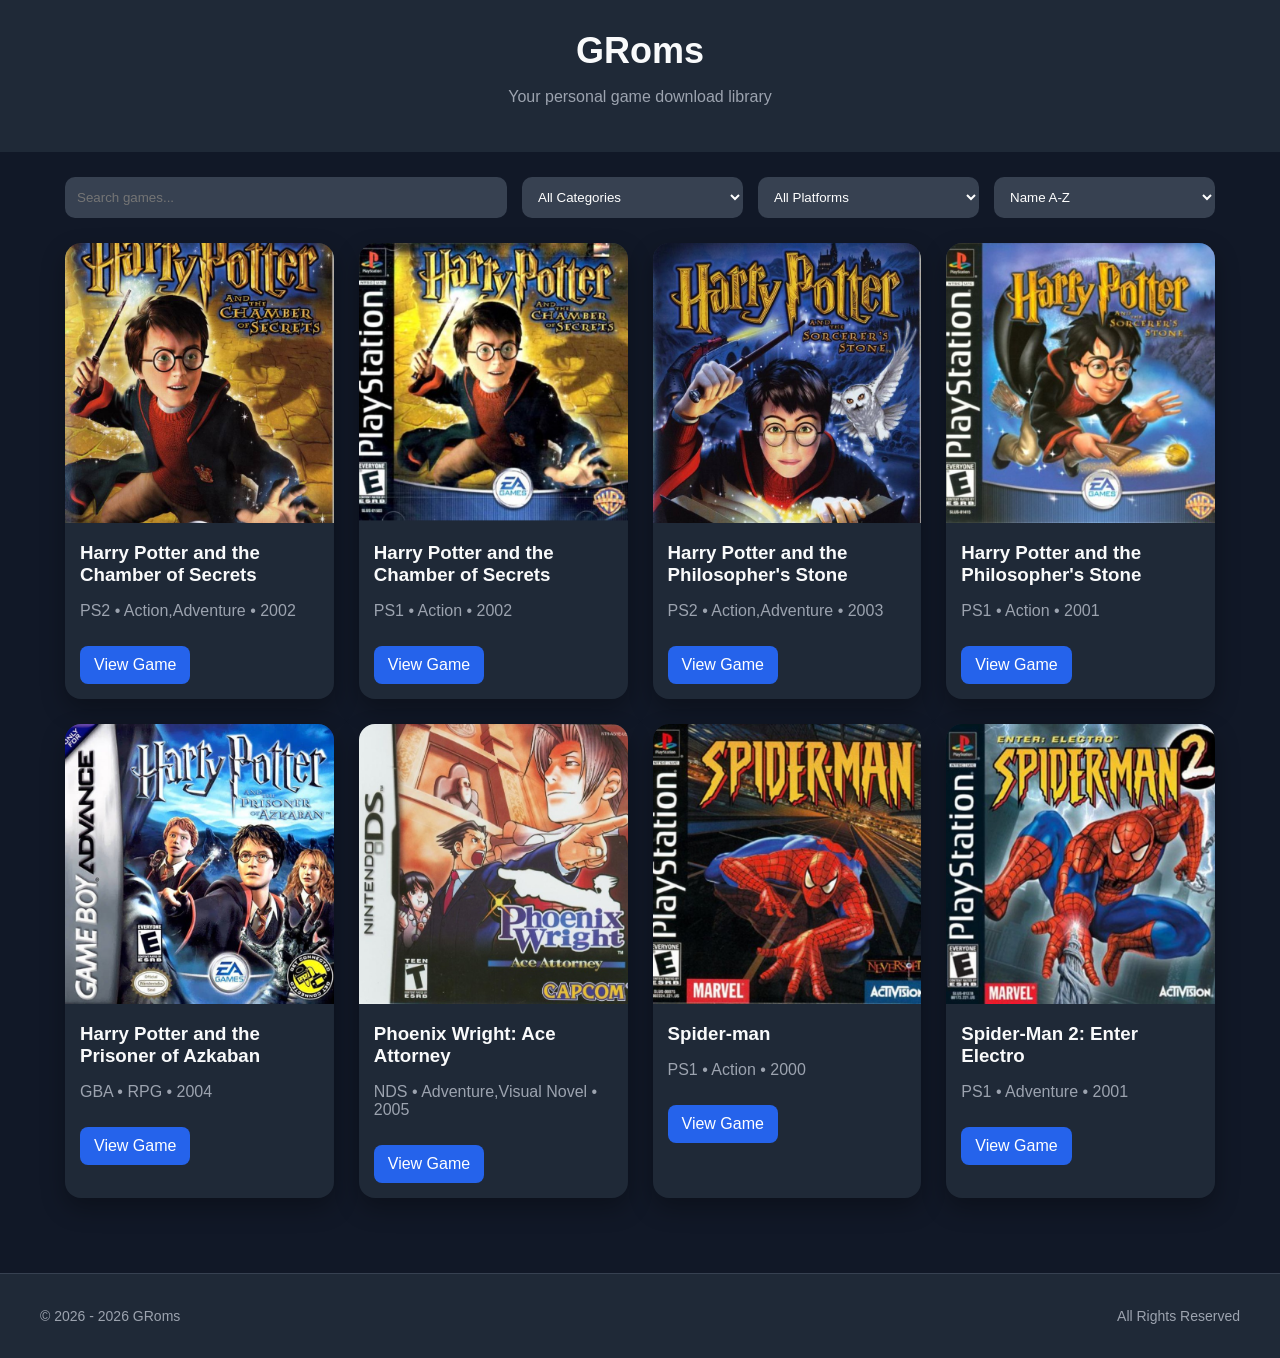
==== index.html @ 56999900 "Add files via upload" ====
<!DOCTYPE html>
<html lang="en">
<head>
  <meta charset="UTF-8" />
  <meta name="viewport" content="width=device-width, initial-scale=1.0" />
  <link rel="icon" type="image/png" href="favicon.png">
  <title>GRoms - Your personal game download library</title>
  <link rel="stylesheet" href="css/style.css" />
</head>
<body>

<header class="header">
  <h1>GRoms</h1>
  <p>Your personal game download library</p>
</header>

<main class="container">

  <div class="filters">
    <input id="searchInput" type="text" placeholder="Search games..." />

    <select id="categoryFilter">
      <option value="">All Categories</option>
    </select>

    <select id="platformFilter">
      <option value="">All Platforms</option>
    </select>

    <select id="sortSelect">
      <option value="az">Name A-Z</option>
      <option value="za">Name Z-A</option>
      <option value="newest">Newest</option>
      <option value="oldest">Oldest</option>
    </select>
  </div>

  <div id="gamesGrid" class="games-grid"></div>

</main>

<footer class="footer">
  <div class="footer-content">
    <p>© 2026 - <span id="year"></span> GRoms</p>
    <p>All Rights Reserved</p>
  </div>
</footer>

<script src="js/app.js"></script>
<script>
    const year = document.getElementById("year");
            if (year) {
                year.textContent = new Date().getFullYear();
            }
</script>
</body>
</html>
---- css/style.css ----
* {
  box-sizing: border-box;
}

body {
  margin: 0;
  font-family: Arial, sans-serif;
  background: #111827;
  color: #f9fafb;
}

.header {
  text-align: center;
  padding: 30px 15px;
  background: #1f2937;
}

.header h1 {
  margin: 0;
  font-size: 36px;
}

.header p {
  color: #9ca3af;
}

.back-link {
  color: #60a5fa;
  text-decoration: none;
}

.container {
  max-width: 1200px;
  margin: auto;
  padding: 25px;
}

.filters {
  display: grid;
  grid-template-columns: 2fr 1fr 1fr 1fr;
  gap: 15px;
  margin-bottom: 25px;
}

input,
select {
  padding: 12px;
  border: none;
  border-radius: 10px;
  background: #374151;
  color: white;
}

.games-grid {
  display: grid;
  grid-template-columns: repeat(auto-fill, minmax(220px, 1fr));
  gap: 25px;
}

.game-card {
  background: #1f2937;
  border-radius: 16px;
  overflow: hidden;
  box-shadow: 0 10px 25px rgba(0,0,0,0.3);
  transition: 0.2s;
}

.game-card:hover {
  transform: translateY(-5px);
}

.game-card img {
  width: 100%;
  height: 280px;
  object-fit: cover;
}

.game-card-content {
  padding: 15px;
}

.game-card h3 {
  margin: 0 0 8px;
}

.game-card p {
  color: #9ca3af;
}

.btn {
  display: inline-block;
  margin-top: 10px;
  padding: 10px 14px;
  background: #2563eb;
  color: white;
  border-radius: 8px;
  text-decoration: none;
}

.game-detail {
  background: #1f2937;
  padding: 25px;
  border-radius: 18px;
}

.cover {
  width: 100%;
  max-width: 350px;
  border-radius: 16px;
}

.info {
  color: #d1d5db;
}

.gallery {
  display: flex;
  gap: 15px;
  flex-wrap: wrap;
  margin-top: 20px;
}

.gallery img {
  width: 180px;
  height: 110px;
  object-fit: cover;
  border-radius: 10px;
}

.trailer {
  margin-top: 25px;
  width: 100%;
  height: 400px;
  border: none;
  border-radius: 16px;
}

.download-box {
  margin-top: 25px;
  padding: 20px;
  background: #111827;
  border-radius: 14px;
}

@media (max-width: 768px) {
  .filters {
    grid-template-columns: 1fr;
  }

  .trailer {
    height: 250px;
  }
}

.game-layout {
  display: flex;
  gap: 40px;
  align-items: flex-start;
}

.left-side {
  width: 350px;
  flex-shrink: 0;
}

.right-side {
  flex: 1;
}

.info-box {
  background: #111827;
  padding: 18px;
  border-radius: 12px;
  margin-bottom: 20px;
}

.description {
  margin-bottom: 25px;
}

.gallery-section {
  margin-top: 30px;
}

.trailer-section {
  margin-top: 35px;
}

.gallery {
  display: flex;
  gap: 15px;
  flex-wrap: wrap;
}

.gallery img {
  width: 180px;
  height: 110px;
  object-fit: cover;
  border-radius: 10px;
}

.download-box {
  background: #111827;
  padding: 20px;
  border-radius: 12px;
  margin-top: 20px;
}

.download-box select {
  margin-right: 10px;
}

@media (max-width: 900px) {
  .game-layout {
    flex-direction: column;
  }

  .left-side {
    width: 100%;
  }

  .cover {
    width: 100%;
    max-width: 350px;
  }
}

.footer {
  margin-top: 50px;
  padding: 20px;
  background: #1f2937;
  border-top: 1px solid #374151;
}

.footer-content {
  max-width: 1200px;
  margin: auto;

  display: flex;
  justify-content: space-between;
  align-items: center;

  color: #9ca3af;
  font-size: 14px;
}

.recommended-section {
  margin-top: 60px;
}

.recommended-section h2 {
  margin-bottom: 25px;
}
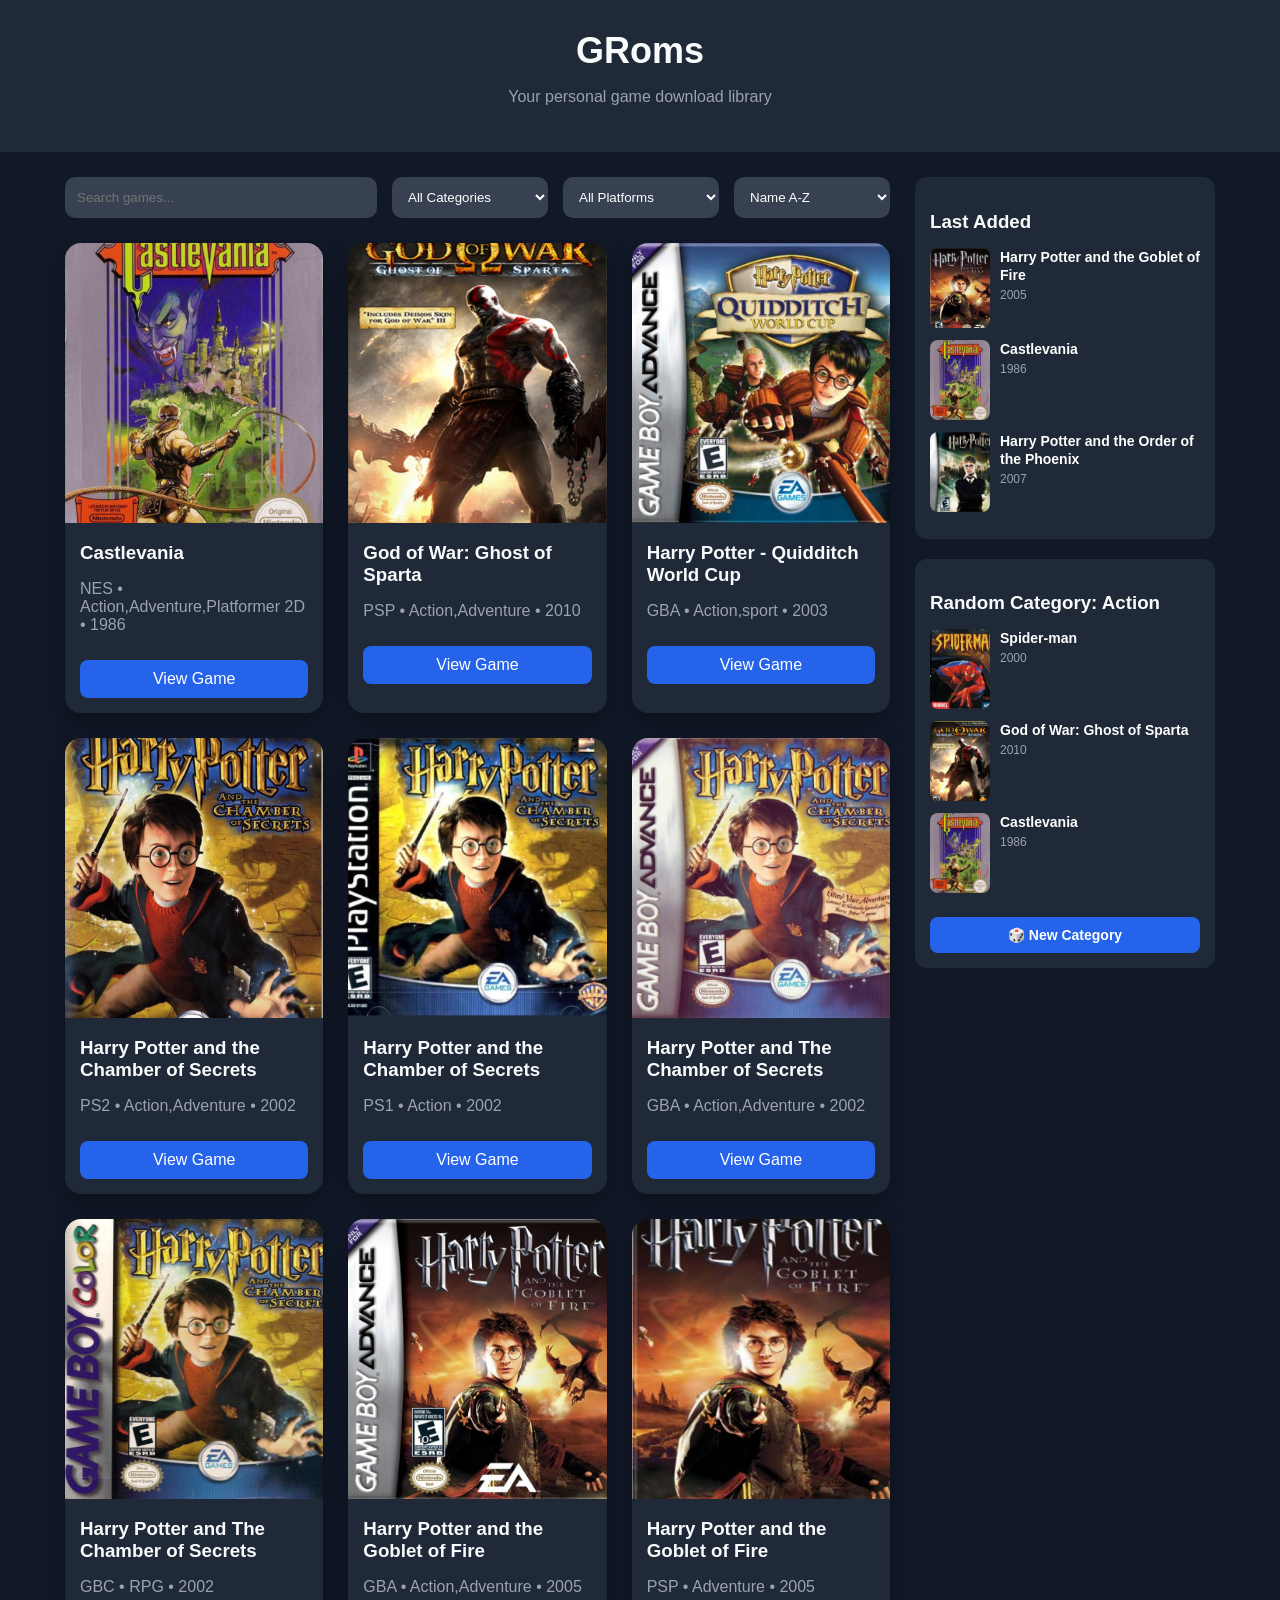
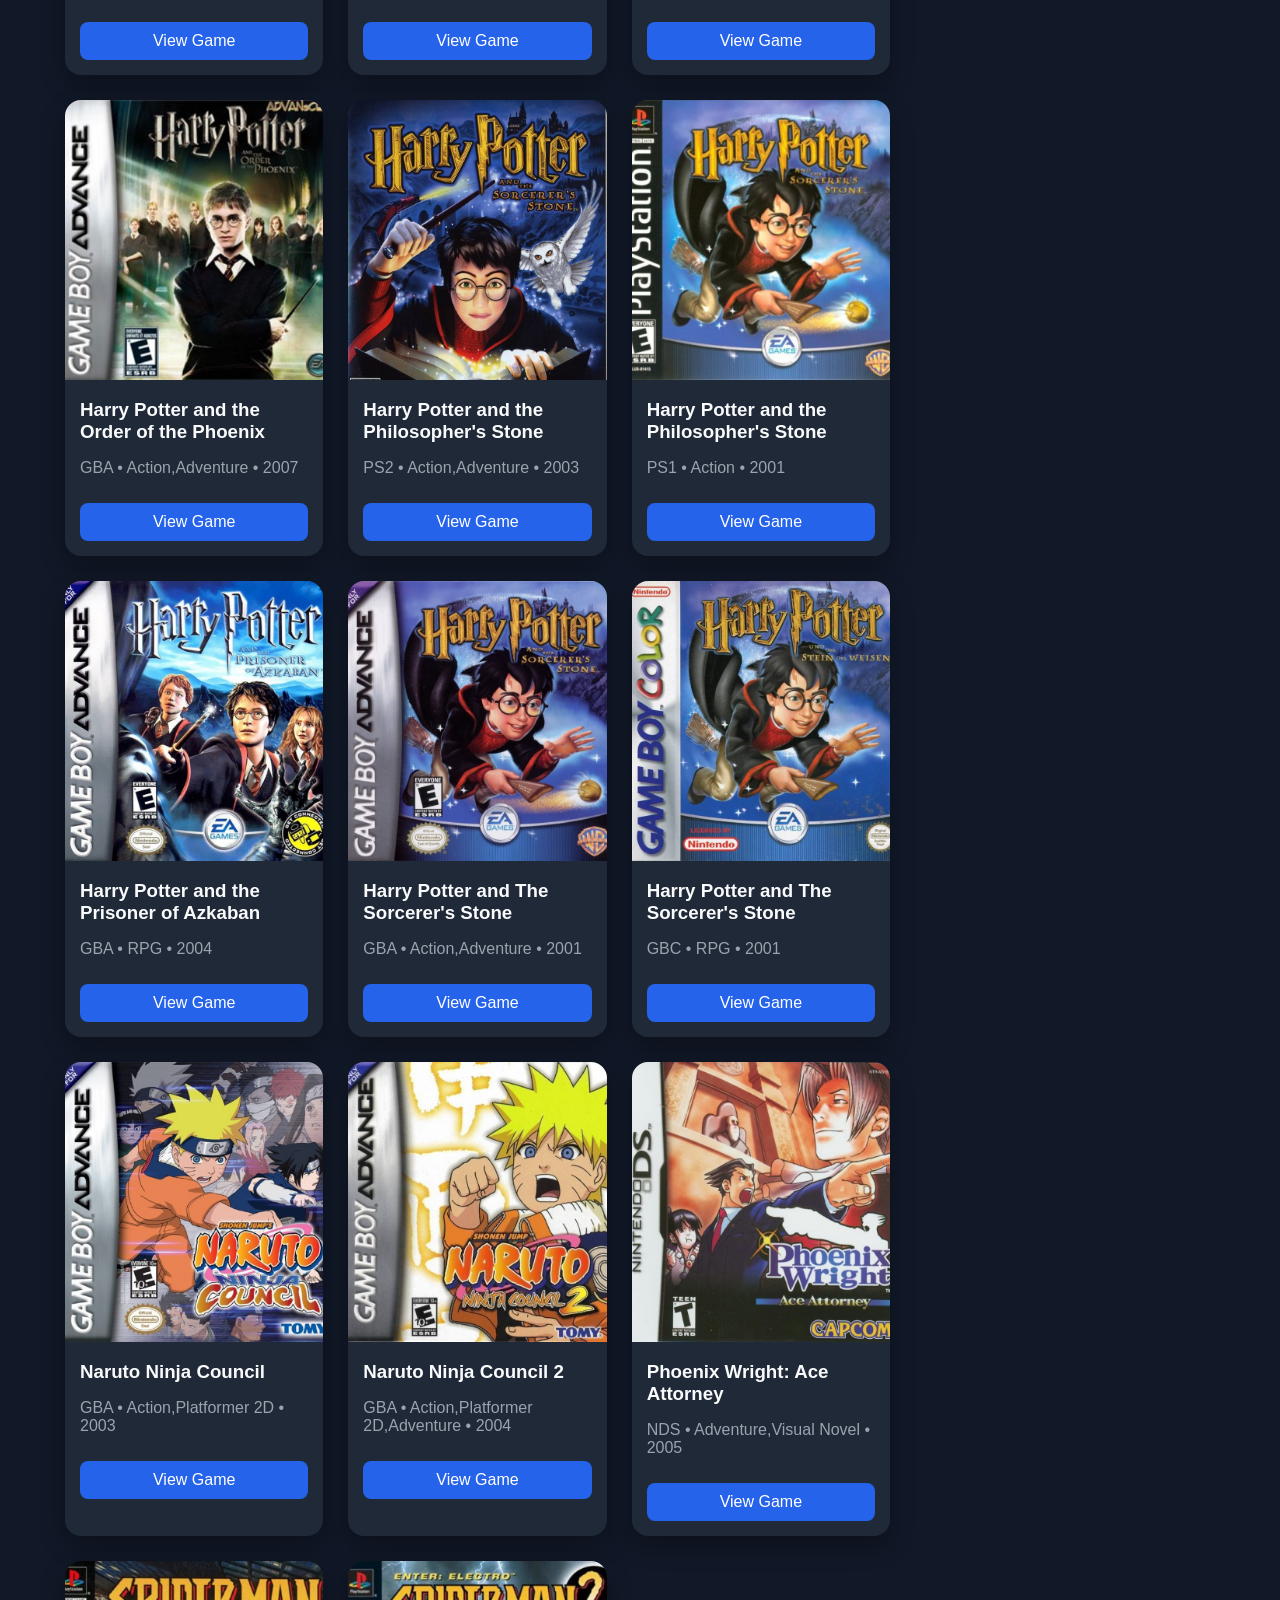
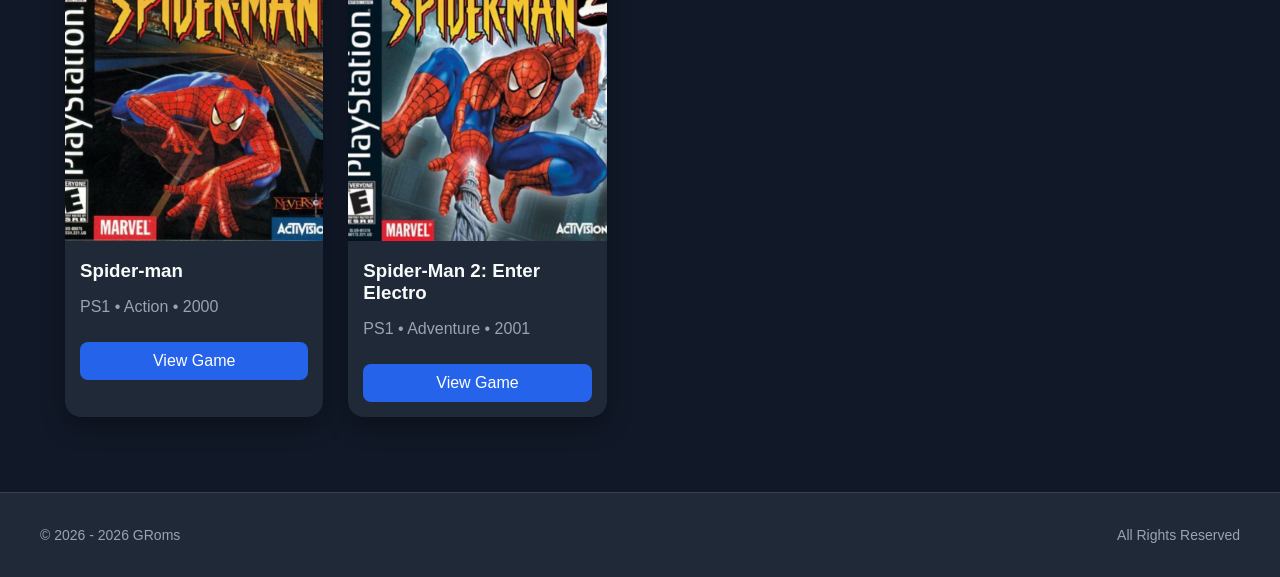
==== commit f4965bf2: "new functions" ====
--- a/index.html
+++ b/index.html
@@ -14,28 +14,53 @@
   <p>Your personal game download library</p>
 </header>
 
-<main class="container">
+<main class="container layout">
 
-  <div class="filters">
-    <input id="searchInput" type="text" placeholder="Search games..." />
+  <section class="main-content">
 
-    <select id="categoryFilter">
-      <option value="">All Categories</option>
-    </select>
+    <div class="filters">
+      <input id="searchInput" type="text" placeholder="Search games..." />
 
-    <select id="platformFilter">
-      <option value="">All Platforms</option>
-    </select>
+      <select id="categoryFilter">
+        <option value="">All Categories</option>
+      </select>
 
-    <select id="sortSelect">
-      <option value="az">Name A-Z</option>
-      <option value="za">Name Z-A</option>
-      <option value="newest">Newest</option>
-      <option value="oldest">Oldest</option>
-    </select>
-  </div>
+      <select id="platformFilter">
+        <option value="">All Platforms</option>
+      </select>
 
-  <div id="gamesGrid" class="games-grid"></div>
+      <select id="sortSelect">
+        <option value="az">Name A-Z</option>
+        <option value="za">Name Z-A</option>
+        <option value="newest">Newest</option>
+        <option value="oldest">Oldest</option>
+      </select>
+    </div>
+
+    <div id="gamesGrid" class="games-grid"></div>
+
+  </section>
+
+  <aside class="sidebar">
+
+    <div class="widget">
+      <h3>Last Added</h3>
+
+      <div id="lastAddedGames"></div>
+    </div>
+
+    <div class="widget">
+      <h3 id="randomCategoryTitle">
+        Random Category
+      </h3>
+
+      <div id="randomCategoryGames"></div>
+      <button id="newCategoryBtn" class="btn">
+        🎲 New Category
+      </button>
+    </div>
+
+  </aside>
 
 </main>
 
--- a/css/style.css
+++ b/css/style.css
@@ -95,6 +95,8 @@
   color: white;
   border-radius: 8px;
   text-decoration: none;
+  width: 100%;
+  text-align: center;
 }
 
 .game-detail {
@@ -130,7 +132,7 @@
 .trailer {
   margin-top: 25px;
   width: 100%;
-  height: 400px;
+  height: 550px;
   border: none;
   border-radius: 16px;
 }
@@ -179,11 +181,13 @@
 }
 
 .gallery-section {
-  margin-top: 30px;
+  margin-top: 5px;
+  padding: 20px;
 }
 
 .trailer-section {
-  margin-top: 35px;
+  margin-top: 5px;
+  padding: 20px;
 }
 
 .gallery {
@@ -193,17 +197,22 @@
 }
 
 .gallery img {
-  width: 180px;
-  height: 110px;
+  width: 250px;
+  height: 150px;
   object-fit: cover;
   border-radius: 10px;
+}
+
+.download-info{
+  display: flex;
+  gap: 15px;
 }
 
 .download-box {
   background: #111827;
   padding: 20px;
   border-radius: 12px;
-  margin-top: 20px;
+  margin-top: 5px;
 }
 
 .download-box select {
@@ -250,4 +259,170 @@
 
 .recommended-section h2 {
   margin-bottom: 25px;
+}
+
+.lightbox {
+  position: fixed;
+  inset: 0;
+
+  background: rgba(0,0,0,0.92);
+
+  display: none;
+
+  justify-content: center;
+  align-items: center;
+
+  z-index: 9999;
+}
+
+.lightbox-image {
+  max-width: 90%;
+  max-height: 90%;
+
+  border-radius: 14px;
+
+  box-shadow: 0 0 30px rgba(0,0,0,0.5);
+}
+
+#closeLightbox {
+  position: absolute;
+
+  top: 25px;
+  right: 35px;
+
+  color: white;
+
+  font-size: 50px;
+
+  cursor: pointer;
+}
+
+.gallery img {
+  cursor: pointer;
+
+  transition: 0.2s;
+}
+
+.gallery img:hover {
+  transform: scale(1.05);
+}
+
+.lightbox-btn {
+  position: absolute;
+
+  top: 50%;
+  transform: translateY(-50%);
+
+  background: rgba(255,255,255,0.1);
+
+  border: none;
+
+  color: white;
+
+  font-size: 40px;
+
+  width: 60px;
+  height: 60px;
+
+  border-radius: 50%;
+
+  cursor: pointer;
+
+  transition: 0.2s;
+}
+
+.lightbox-btn:hover {
+  background: rgba(255,255,255,0.2);
+}
+
+.prev-btn {
+  left: 30px;
+}
+
+.next-btn {
+  right: 30px;
+}
+
+.layout {
+  display: grid;
+  grid-template-columns: 1fr 300px;
+  gap: 25px;
+}
+
+.main-content {
+  min-width: 0;
+}
+
+.sidebar {
+  position: sticky;
+  top: 20px;
+  height: fit-content;
+}
+
+.widget {
+  background: #1f2937;
+  border-radius: 12px;
+  padding: 15px;
+  margin-bottom: 20px;
+}
+
+.widget h3 {
+  margin-bottom: 15px;
+}
+
+.sidebar-game {
+  display: flex;
+  gap: 10px;
+  margin-bottom: 12px;
+}
+
+.sidebar-game img {
+  width: 60px;
+  height: 80px;
+  object-fit: cover;
+  border-radius: 8px;
+}
+
+.sidebar-game-info {
+  flex: 1;
+}
+
+.sidebar-game-info a {
+  color: #fff;
+  text-decoration: none;
+  font-size: 14px;
+  font-weight: 600;
+}
+
+.sidebar-game-info p {
+  color: #9ca3af;
+  font-size: 12px;
+  margin-top: 4px;
+}
+
+.btn#newCategoryBtn {
+    width: 100%;
+    margin-top: 12px;
+    padding: 10px 15px;
+
+    background: #2563eb;
+    color: white;
+
+    border: none;
+    border-radius: 8px;
+
+    font-size: 14px;
+    font-weight: 600;
+
+    cursor: pointer;
+
+    transition: 0.2s ease;
+}
+
+.btn#newCategoryBtn:hover {
+    background: #1d4ed8;
+}
+
+.btn#newCategoryBtn:active {
+    transform: scale(0.98);
 }
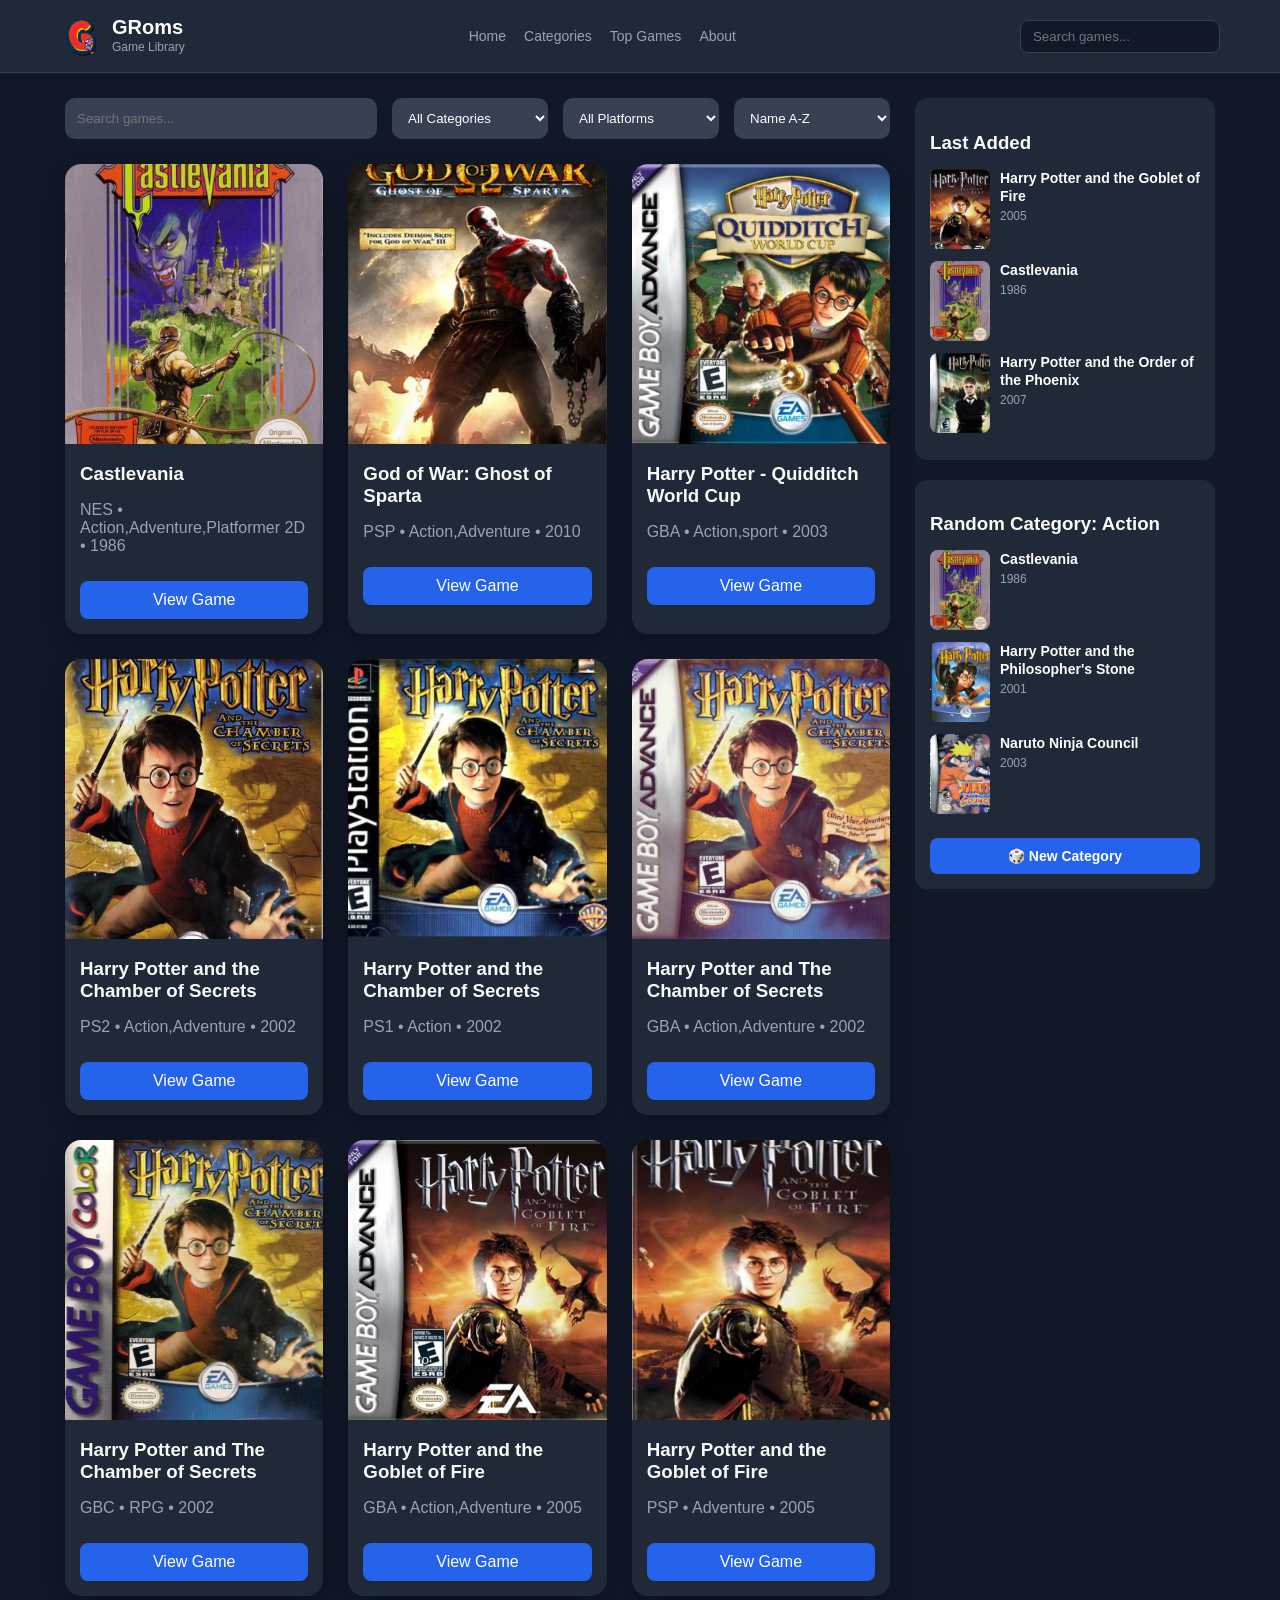
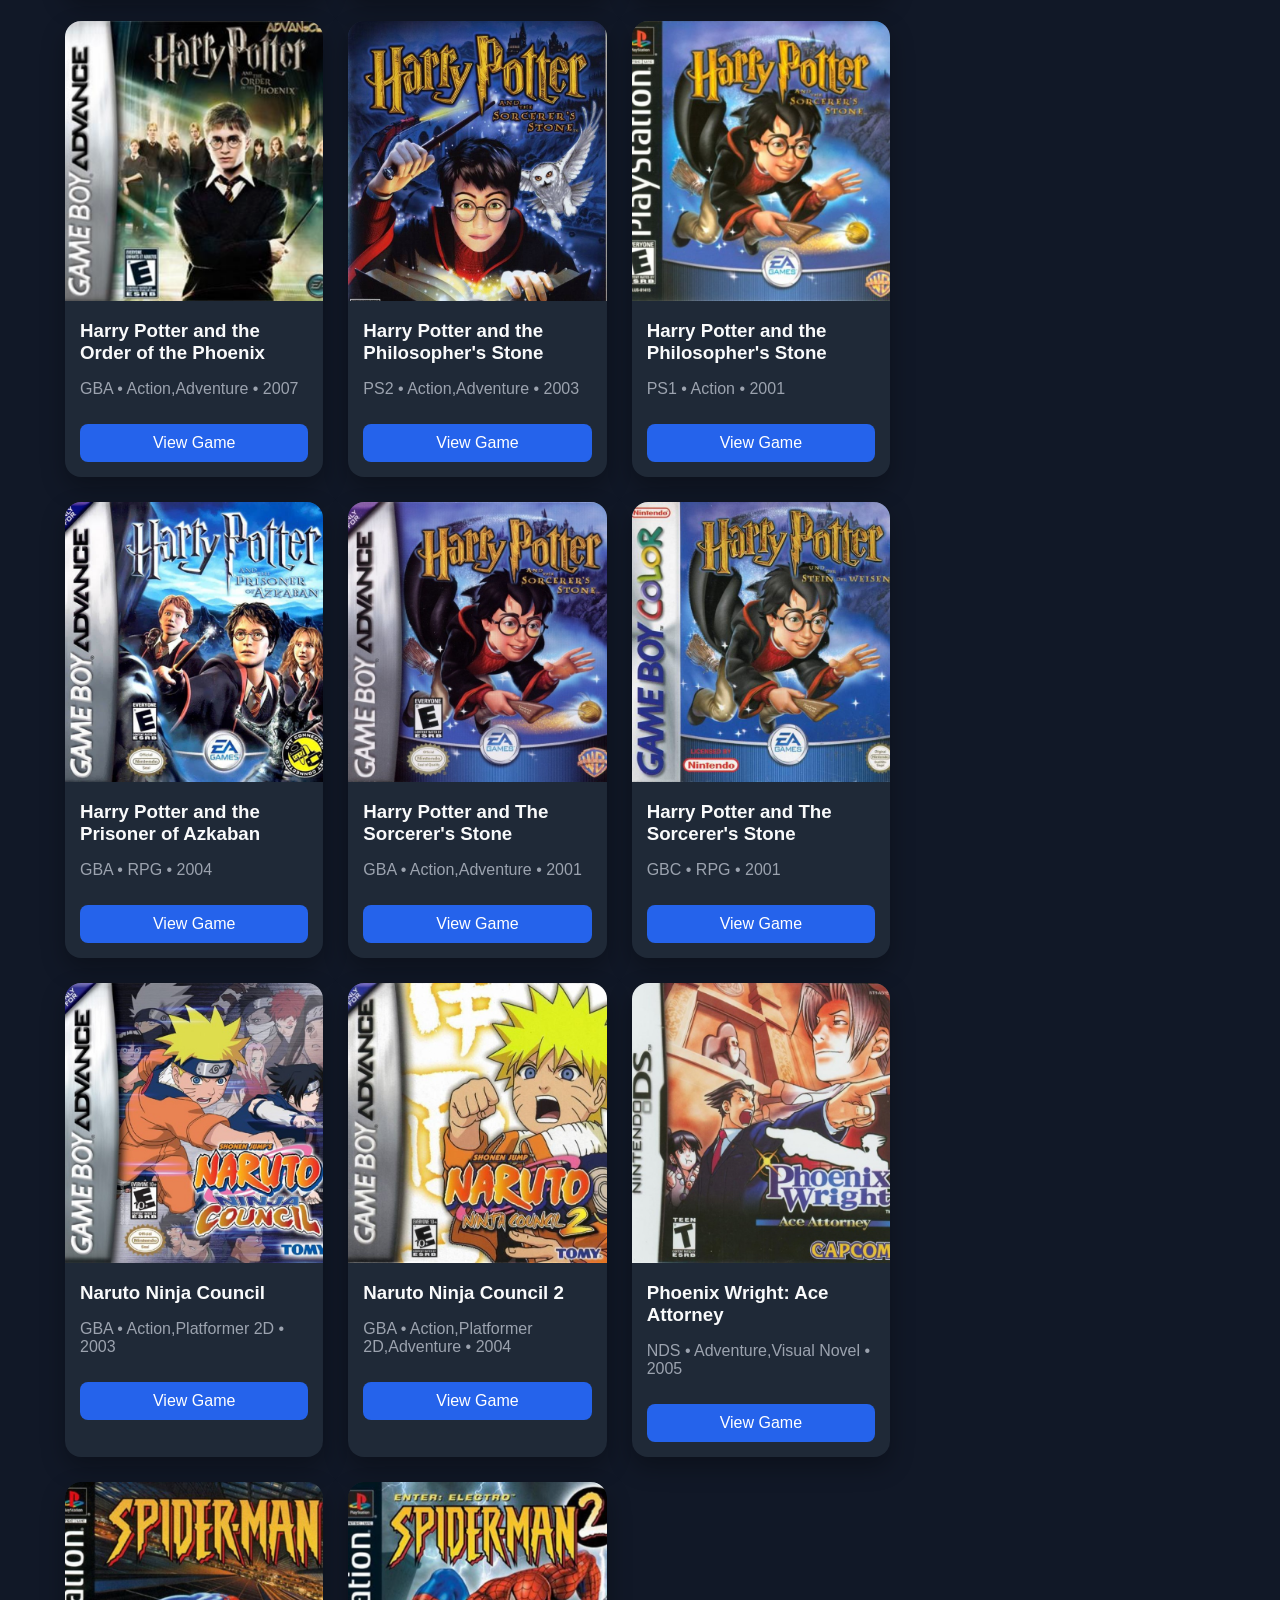
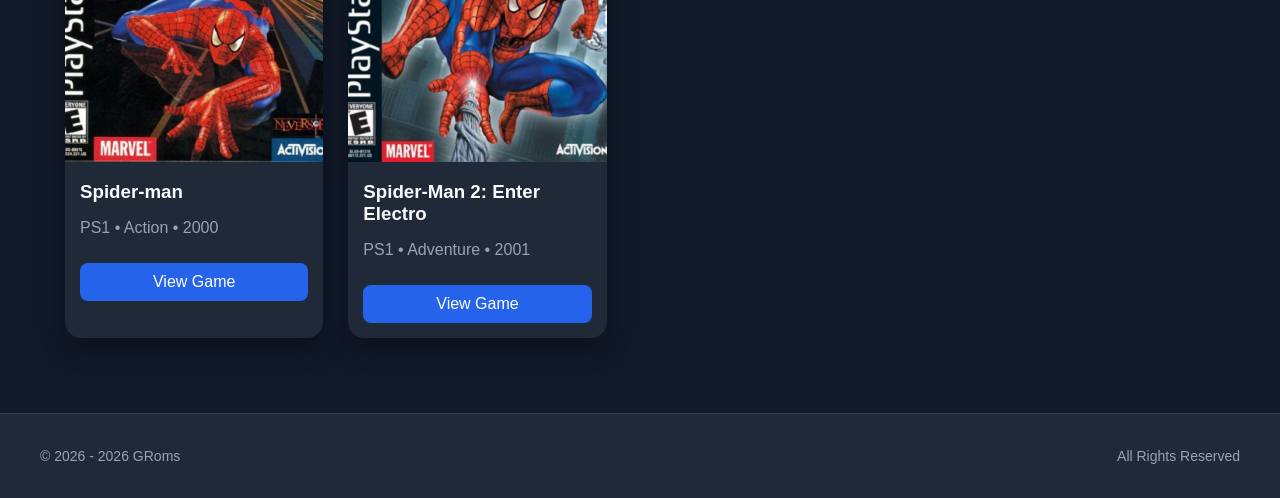
==== commit 580aa2e3: "new header" ====
--- a/index.html
+++ b/index.html
@@ -10,8 +10,28 @@
 <body>
 
 <header class="header">
-  <h1>GRoms</h1>
-  <p>Your personal game download library</p>
+  <div class="header-inner">
+
+    <div class="logo">
+      <img src="favicon.png" alt="GRoms Logo" class="logo-img">
+      <div class="logo-text">
+        <h1>GRoms</h1>
+        <span>Game Library</span>
+      </div>
+    </div>
+
+    <nav class="nav">
+      <a href="index.html">Home</a>
+      <a href="#">Categories</a>
+      <a href="#">Top Games</a>
+      <a href="#">About</a>
+    </nav>
+
+    <div class="search-box">
+      <input type="text" placeholder="Search games...">
+    </div>
+
+  </div>
 </header>
 
 <main class="container layout">
--- a/css/style.css
+++ b/css/style.css
@@ -9,24 +9,141 @@
   color: #f9fafb;
 }
 
-.header {
+/* .header {
   text-align: center;
   padding: 30px 15px;
   background: #1f2937;
-}
-
-.header h1 {
+} */
+
+/* .header h1 {
   margin: 0;
   font-size: 36px;
 }
 
 .header p {
   color: #9ca3af;
-}
-
+} */
+
+/* HEADER */
+.header {
+  background: #1f2937;
+  border-bottom: 1px solid rgba(156, 163, 175, 0.2);
+  position: sticky;
+  top: 0;
+  z-index: 1000;
+}
+
+.header-inner {
+  max-width: 1200px;
+  margin: auto;
+  padding: 15px 20px;
+
+  display: flex;
+  align-items: center;
+  justify-content: space-between;
+  gap: 20px;
+}
+
+.logo {
+  display: flex;
+  align-items: center;
+  gap: 10px;
+}
+
+/* your 512x512 image */
+.logo-img {
+  width: 42px;
+  height: 42px;
+  border-radius: 5px;
+  object-fit: cover;
+}
+.logo-img:hover {
+  transform: scale(1.05);
+  transition: 0.2s;
+}
+
+/* text part */
+.logo-text h1 {
+  margin: 0;
+  font-size: 20px;
+  color: #ffffff;
+  line-height: 1;
+}
+
+.logo-text span {
+  font-size: 12px;
+  color: #9ca3af;
+}
+
+/* NAV */
+.nav {
+  display: flex;
+  gap: 18px;
+}
+
+.nav a {
+  color: #9ca3af;
+  text-decoration: none;
+  font-size: 14px;
+  transition: 0.2s;
+  position: relative;
+}
+
+.nav a:hover {
+  color: #ffffff;
+}
+
+/* SEARCH */
+.search-box input {
+  background: #111827;
+  border: 1px solid #374151;
+  padding: 8px 12px;
+  border-radius: 8px;
+  color: #ffffff;
+  outline: none;
+  width: 200px;
+  transition: 0.2s;
+}
+
+.search-box input:focus {
+  border-color: #9ca3af;
+  width: 260px;
+}
+
+
+.game-bar {
+  max-width: 1200px;
+  margin: auto;
+  padding: 10px 20px;
+
+  display: flex;
+  align-items: center;
+  justify-content: flex-start;
+
+  border-top: 1px solid rgba(156, 163, 175, 0.15);
+}
+
+/* game title */
+#gameTitle {
+  margin: 0;
+  font-size: 16px;
+  color: #ffffff;
+  font-weight: 500;
+}
+
+.game-bar span {
+  margin: 0 10px;
+}
+/* back button */
 .back-link {
-  color: #60a5fa;
+  color: #9ca3af;
   text-decoration: none;
+  font-size: 14px;
+  transition: 0.2s;
+}
+
+.back-link:hover {
+  color: #ffffff;
 }
 
 .container {
@@ -152,6 +269,10 @@
   .trailer {
     height: 250px;
   }
+
+  .header-inner{
+    flex-direction: column;
+  }
 }
 
 .game-layout {
@@ -425,4 +546,10 @@
 
 .btn#newCategoryBtn:active {
     transform: scale(0.98);
+}
+
+@media (max-width: 640px) {
+  .layout{
+    grid-template-columns: 1fr;
+  }
 }
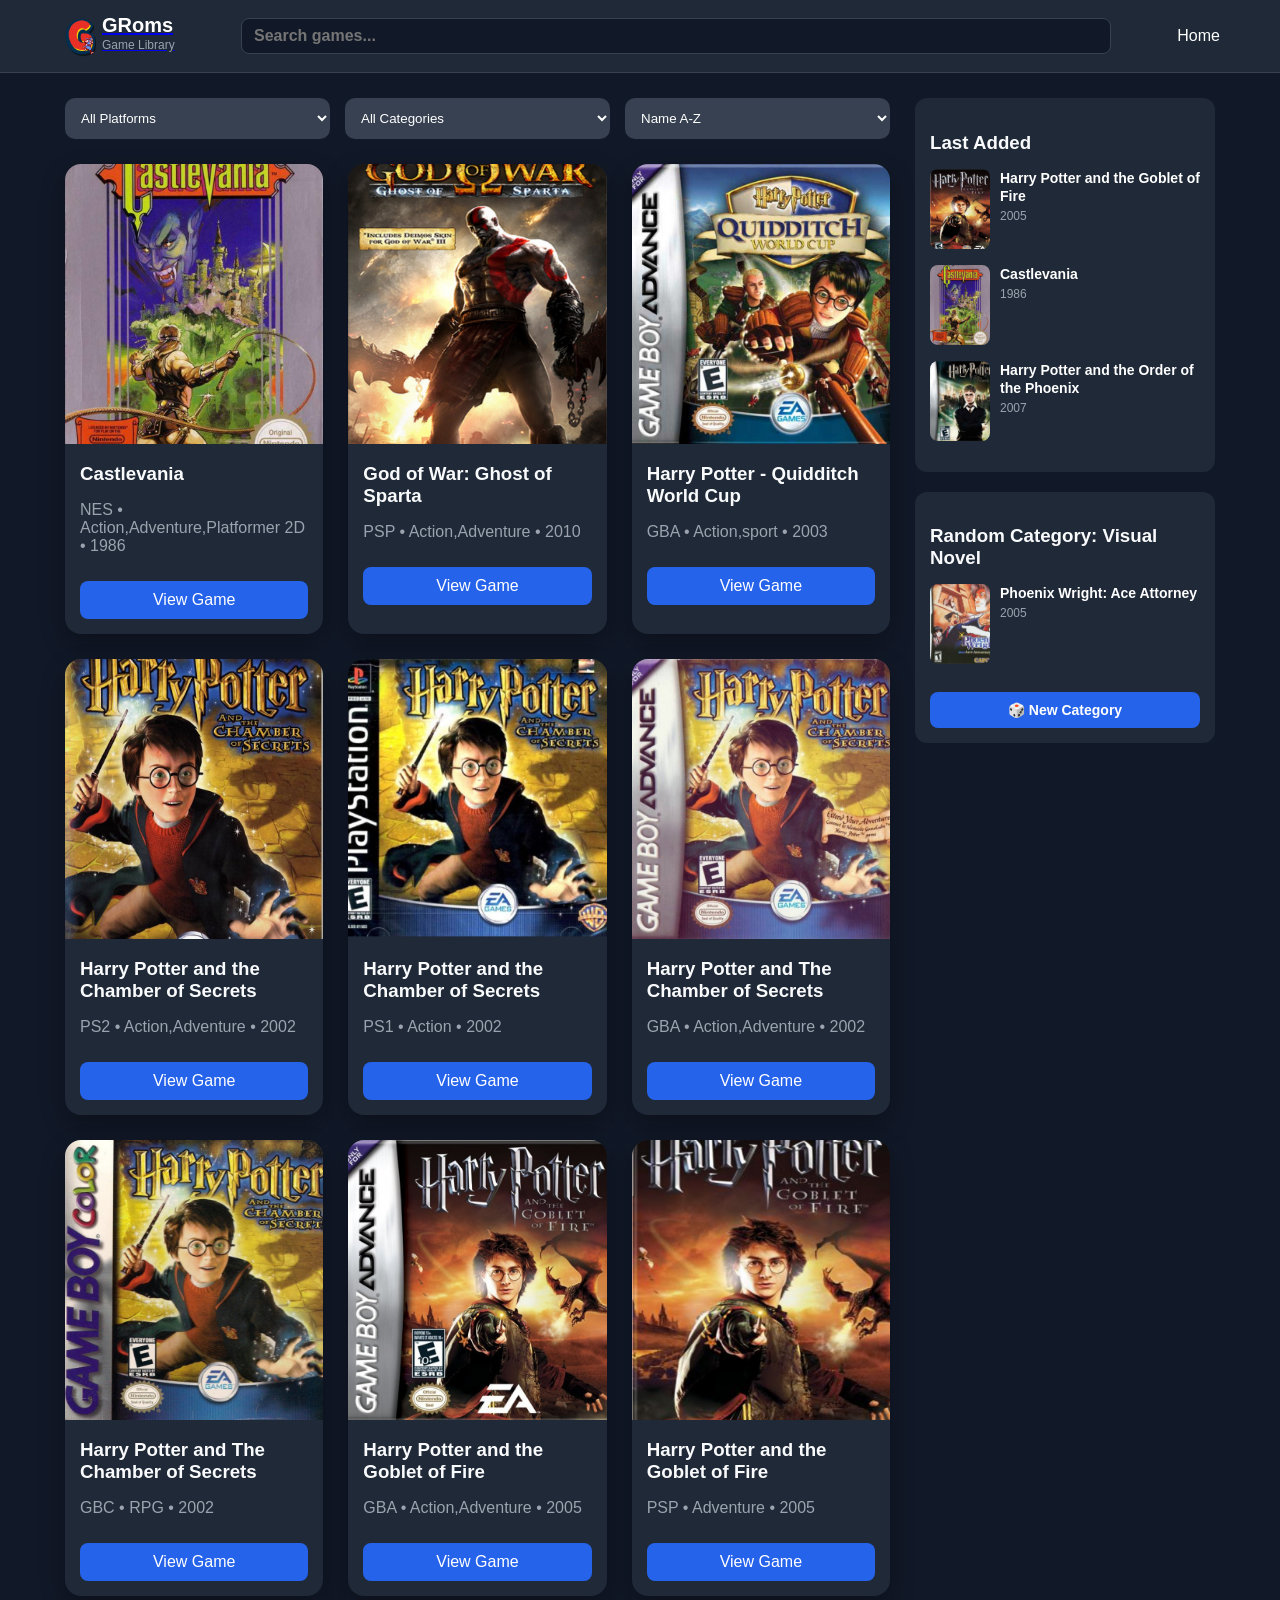
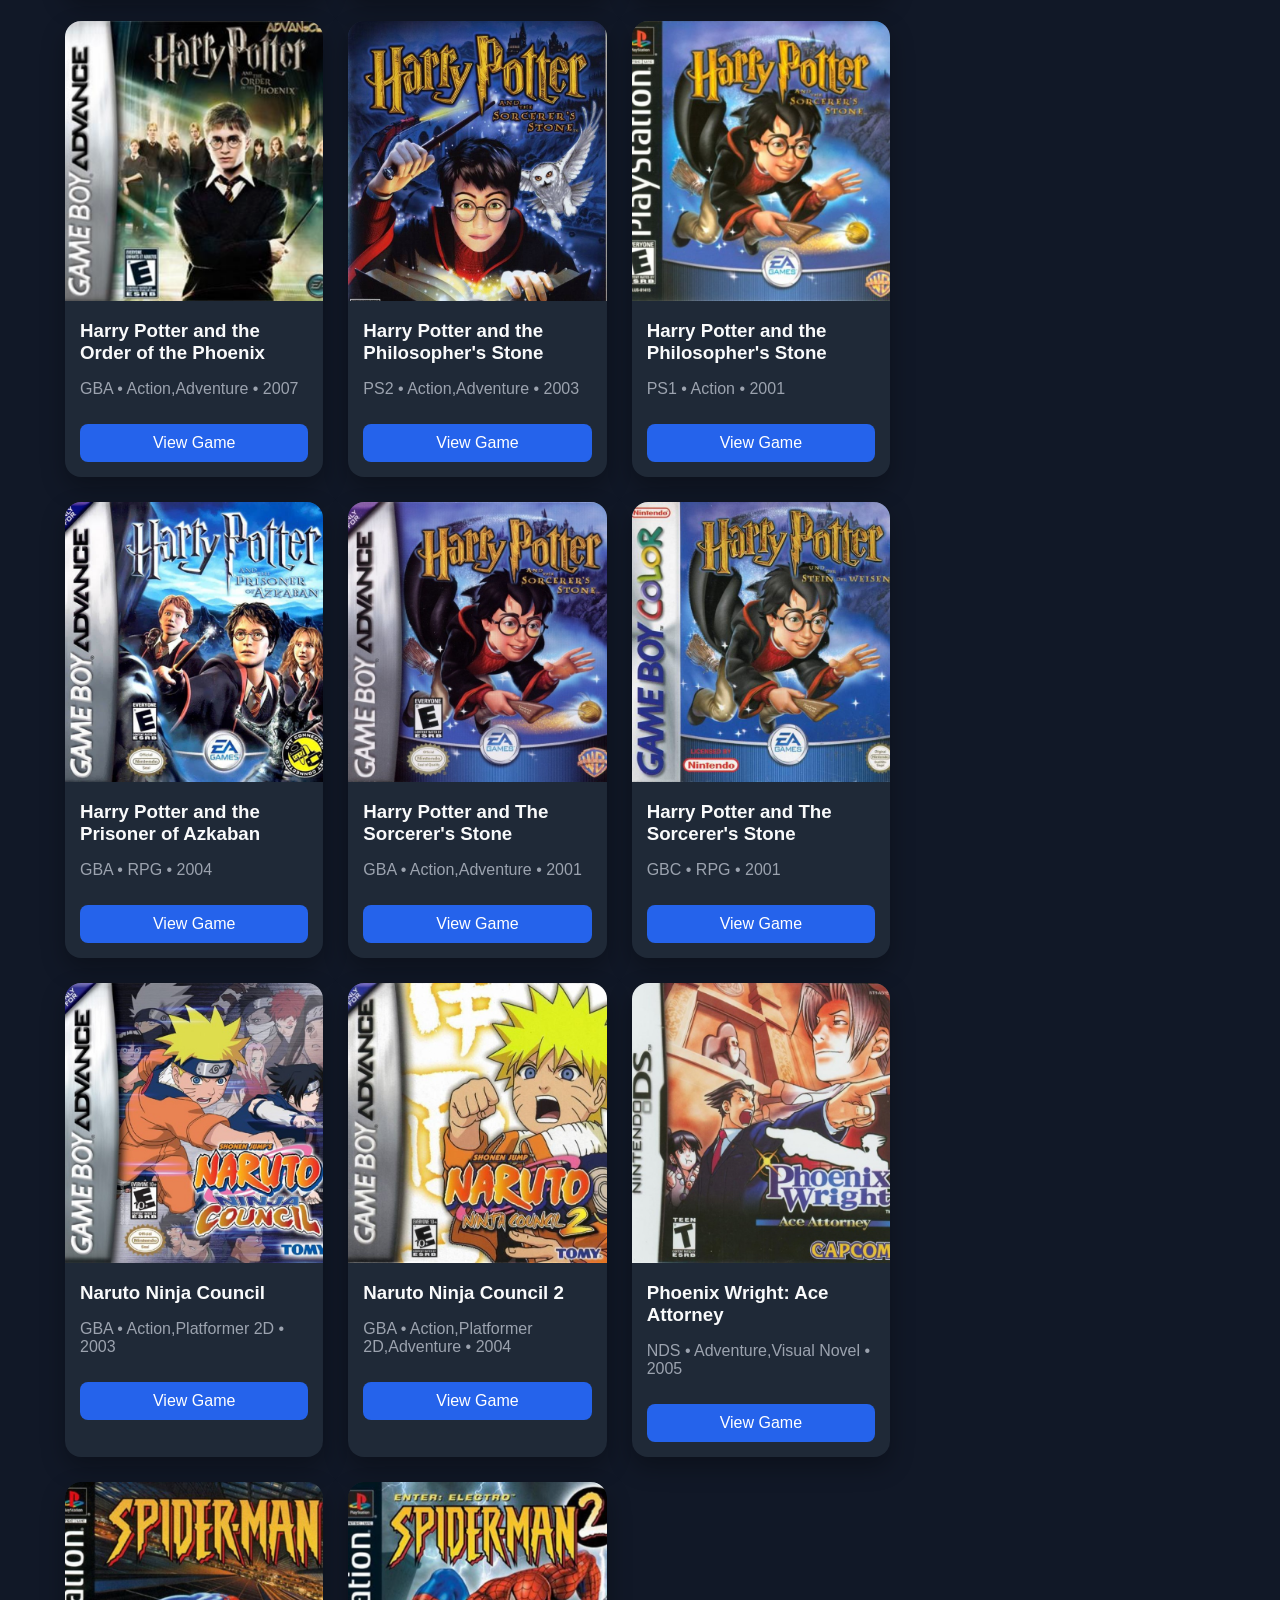
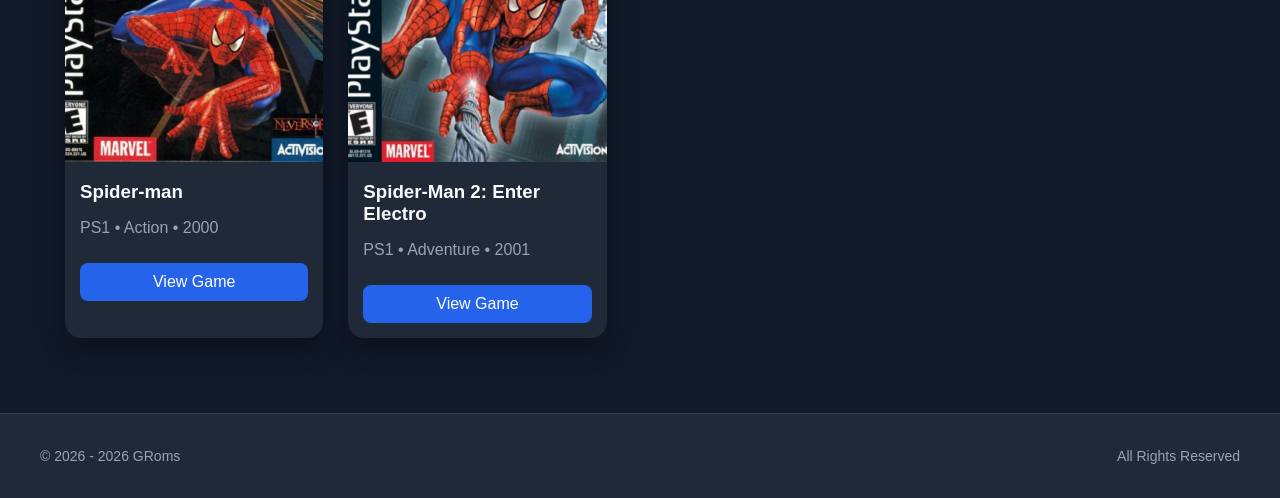
==== commit 06c48751: "new header design and functions" ====
--- a/index.html
+++ b/index.html
@@ -13,23 +13,23 @@
   <div class="header-inner">
 
     <div class="logo">
-      <img src="favicon.png" alt="GRoms Logo" class="logo-img">
-      <div class="logo-text">
-        <h1>GRoms</h1>
-        <span>Game Library</span>
-      </div>
+      <a href="index.html">
+        <img src="favicon.png" alt="GRoms Logo" class="logo-img">
+        <div class="logo-text">
+          <h1>GRoms</h1>
+          <span>Game Library</span>
+        </div>
+      </a>
+    </div>
+
+    <div class="search-box">
+      <input type="text" id="searchInput" placeholder="Search games...">
+      <div id="searchInput" class="search-results"></div>
     </div>
 
     <nav class="nav">
-      <a href="index.html">Home</a>
-      <a href="#">Categories</a>
-      <a href="#">Top Games</a>
-      <a href="#">About</a>
+      <a href="index.html" class="active">Home</a>
     </nav>
-
-    <div class="search-box">
-      <input type="text" placeholder="Search games...">
-    </div>
 
   </div>
 </header>
@@ -39,15 +39,16 @@
   <section class="main-content">
 
     <div class="filters">
-      <input id="searchInput" type="text" placeholder="Search games..." />
+      <!-- <input id="searchInput" type="text" placeholder="Search games..." /> -->
+
+      <select id="platformFilter">
+        <option value="">All Platforms</option>
+      </select>
 
       <select id="categoryFilter">
         <option value="">All Categories</option>
       </select>
 
-      <select id="platformFilter">
-        <option value="">All Platforms</option>
-      </select>
 
       <select id="sortSelect">
         <option value="az">Name A-Z</option>
--- a/css/style.css
+++ b/css/style.css
@@ -50,6 +50,10 @@
   gap: 10px;
 }
 
+.logo a{
+  display: flex;
+}
+
 /* your 512x512 image */
 .logo-img {
   width: 42px;
@@ -76,22 +80,25 @@
 }
 
 /* NAV */
-.nav {
-  display: flex;
-  gap: 18px;
-}
-
 .nav a {
+  position: relative;
   color: #9ca3af;
   text-decoration: none;
-  font-size: 14px;
+  font-size: 16px;
   transition: 0.2s;
-  position: relative;
-}
-
+}
+
+/* hover */
 .nav a:hover {
   color: #ffffff;
-}
+  box-shadow: 0 2px 8px rgba(255,255,255,0.2);
+}
+
+/* active page */
+.nav a.active {
+  color: #ffffff;
+}
+
 
 /* SEARCH */
 .search-box input {
@@ -101,13 +108,58 @@
   border-radius: 8px;
   color: #ffffff;
   outline: none;
-  width: 200px;
-  transition: 0.2s;
+  width: 100%;
+  transition: 0.5s;
+  font-size: 16px;
+  font-weight: 600;
 }
 
 .search-box input:focus {
   border-color: #9ca3af;
-  width: 260px;
+}
+
+
+.search-box {
+  position: relative;
+  width: 75%;
+}
+
+.search-results {
+  position: absolute;
+  top: 40px;
+  left: 0;
+  right: 0;
+
+  background: #1f2937;
+  border: 1px solid #374151;
+  border-radius: 8px;
+
+  max-height: 300px;
+  overflow-y: auto;
+
+  display: none;
+  z-index: 999;
+}
+
+.search-item {
+  padding: 10px;
+  cursor: pointer;
+  color: #9ca3af;
+  display: flex;
+  gap: 10px;
+  align-items: center;
+}
+
+.search-item:hover {
+  background: #111827;
+  color: #ffffff;
+}
+
+.search-item img {
+  width: 30px;
+  height: 40px;
+  object-fit: cover;
+  border-radius: 4px;
 }
 
 
@@ -154,7 +206,7 @@
 
 .filters {
   display: grid;
-  grid-template-columns: 2fr 1fr 1fr 1fr;
+  grid-template-columns: 1fr 1fr 1fr;
   gap: 15px;
   margin-bottom: 25px;
 }
@@ -273,6 +325,10 @@
   .header-inner{
     flex-direction: column;
   }
+
+  .search-box{
+    width: 100%;
+  }
 }
 
 .game-layout {
@@ -292,7 +348,7 @@
 
 .info-box {
   background: #111827;
-  padding: 18px;
+  padding: 0;
   border-radius: 12px;
   margin-bottom: 20px;
 }
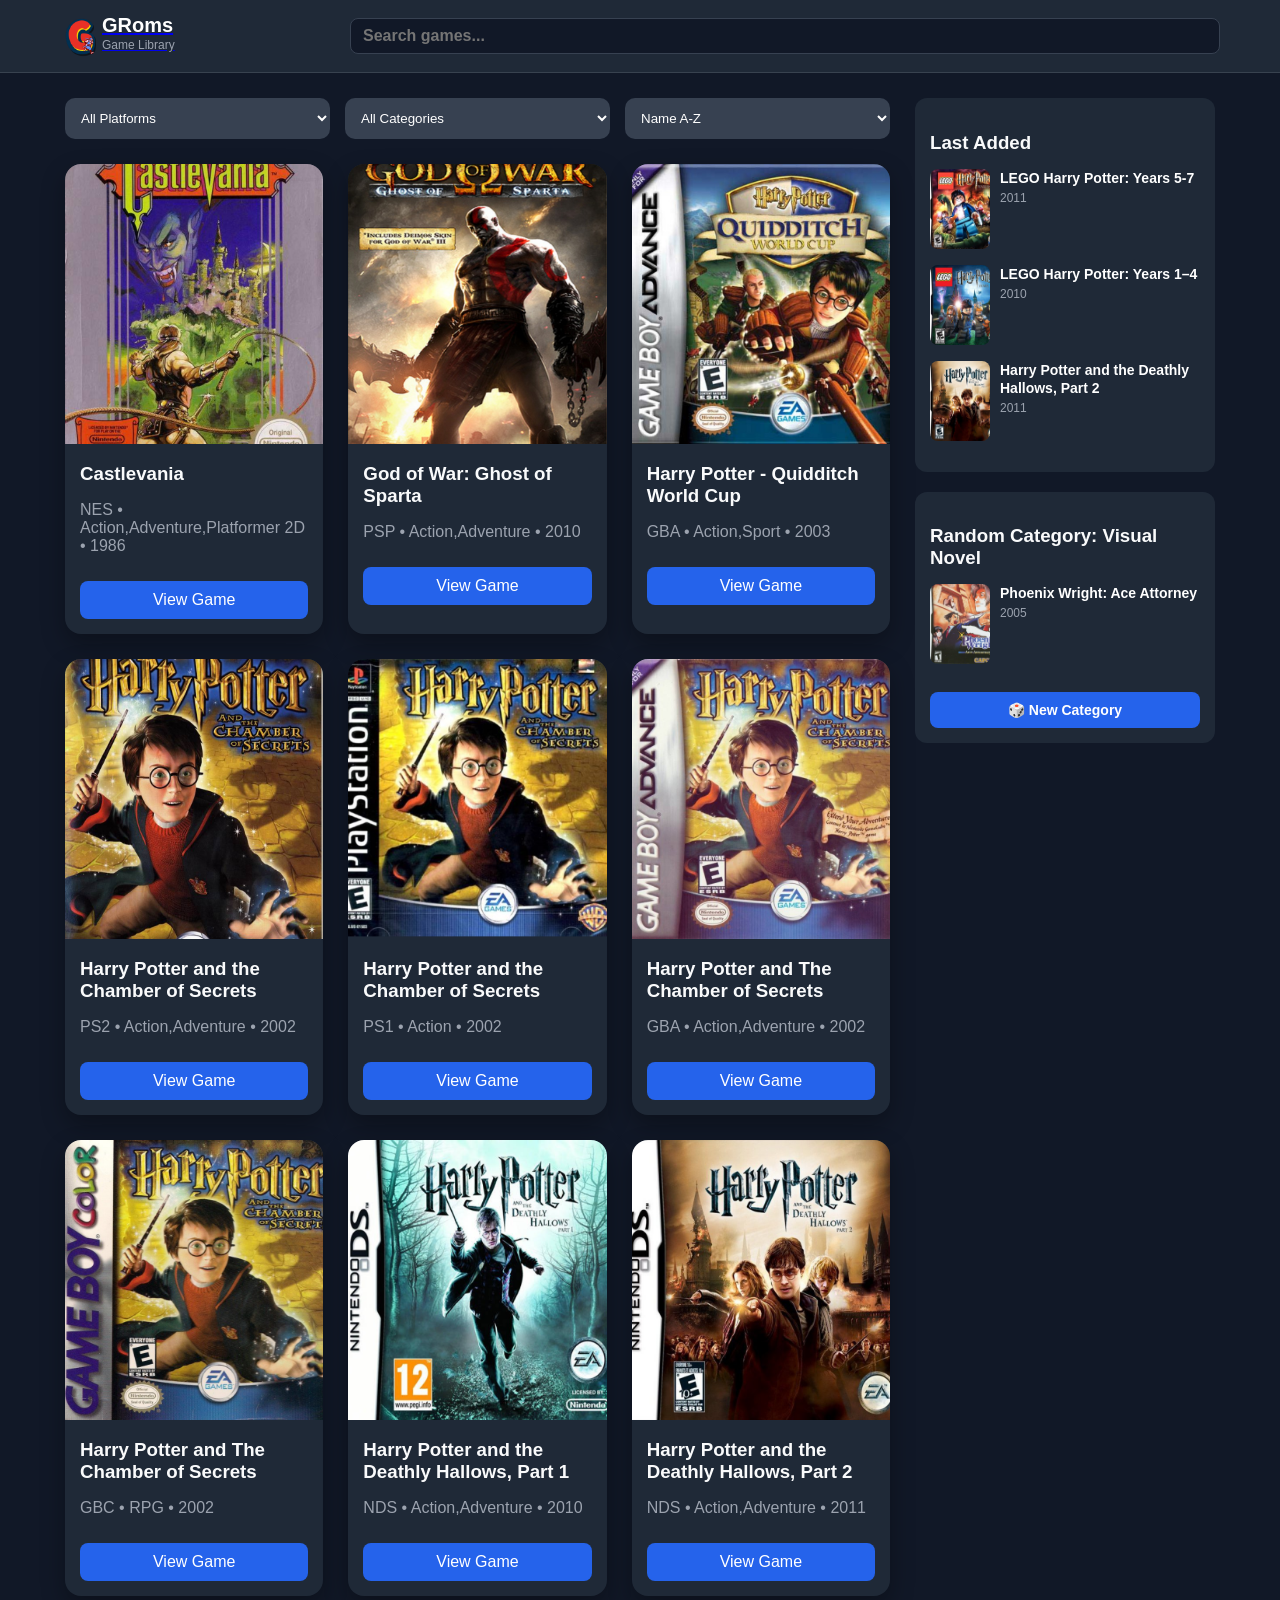
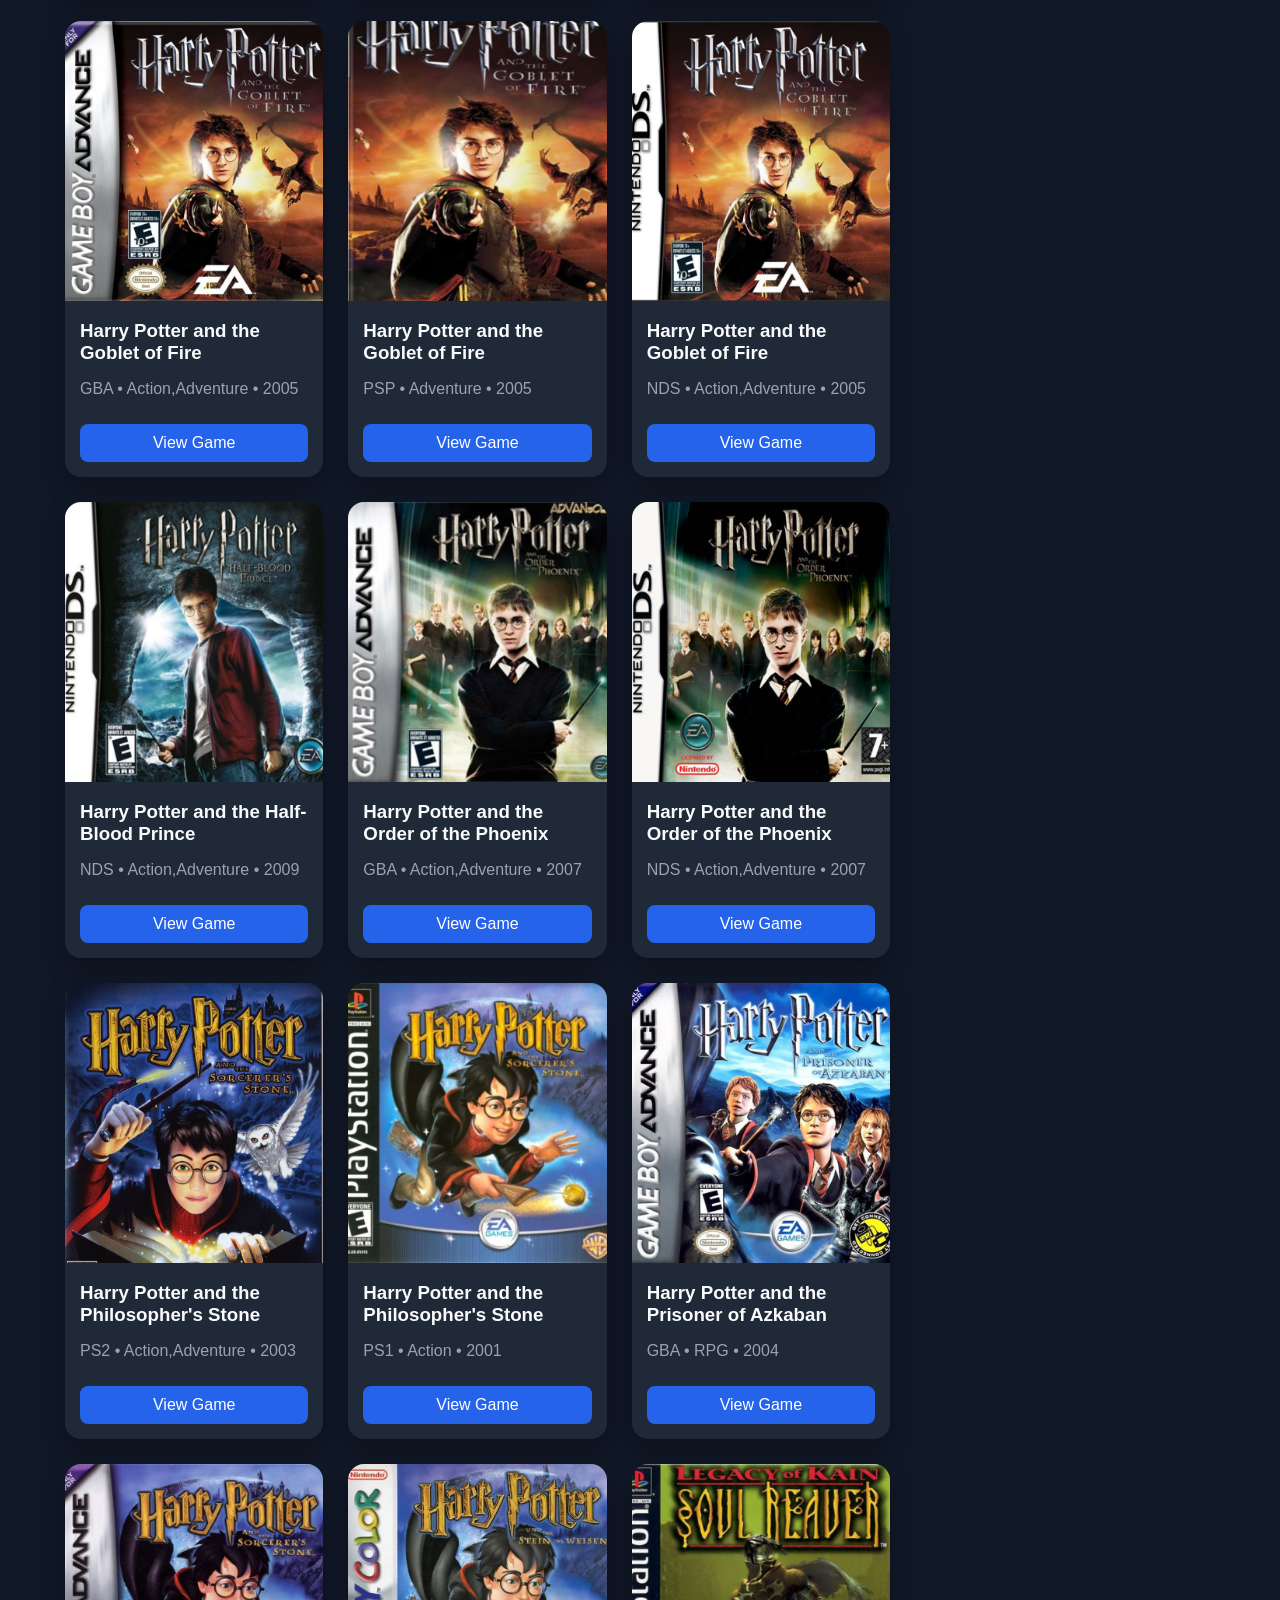
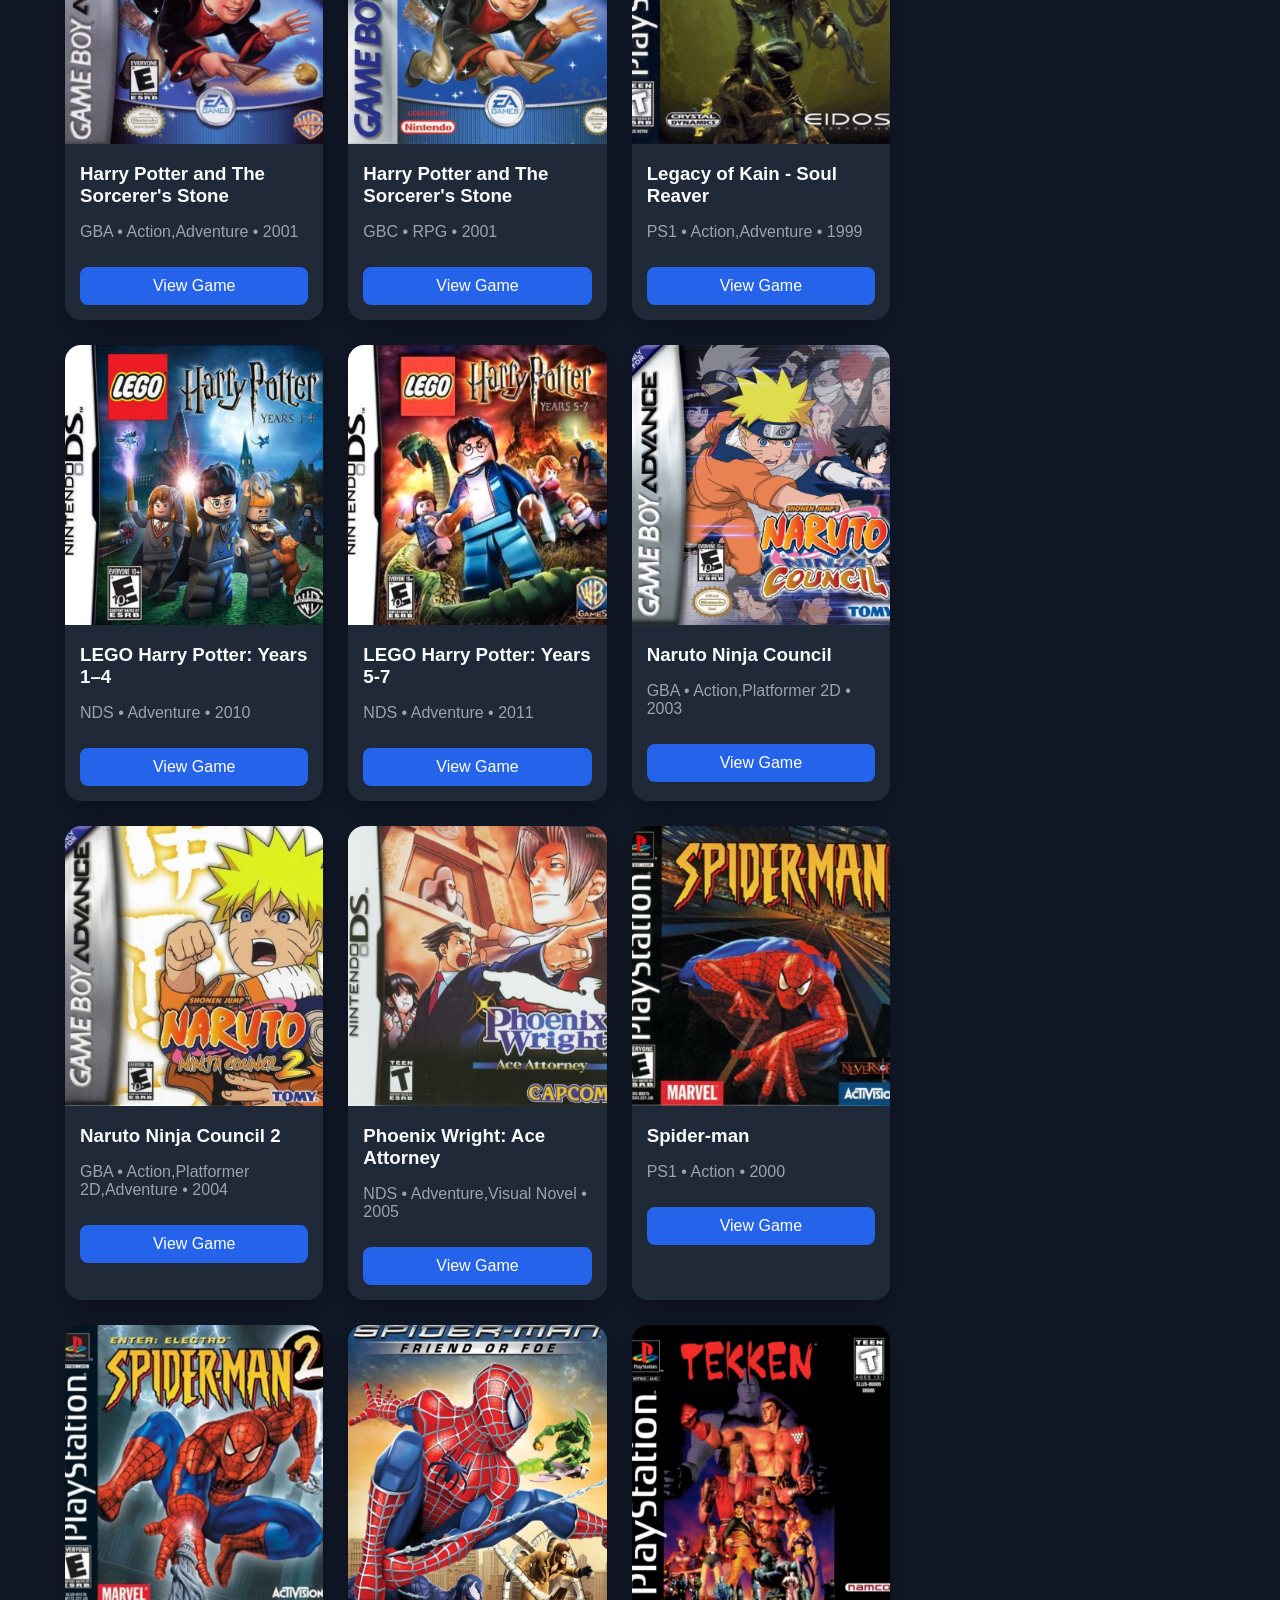
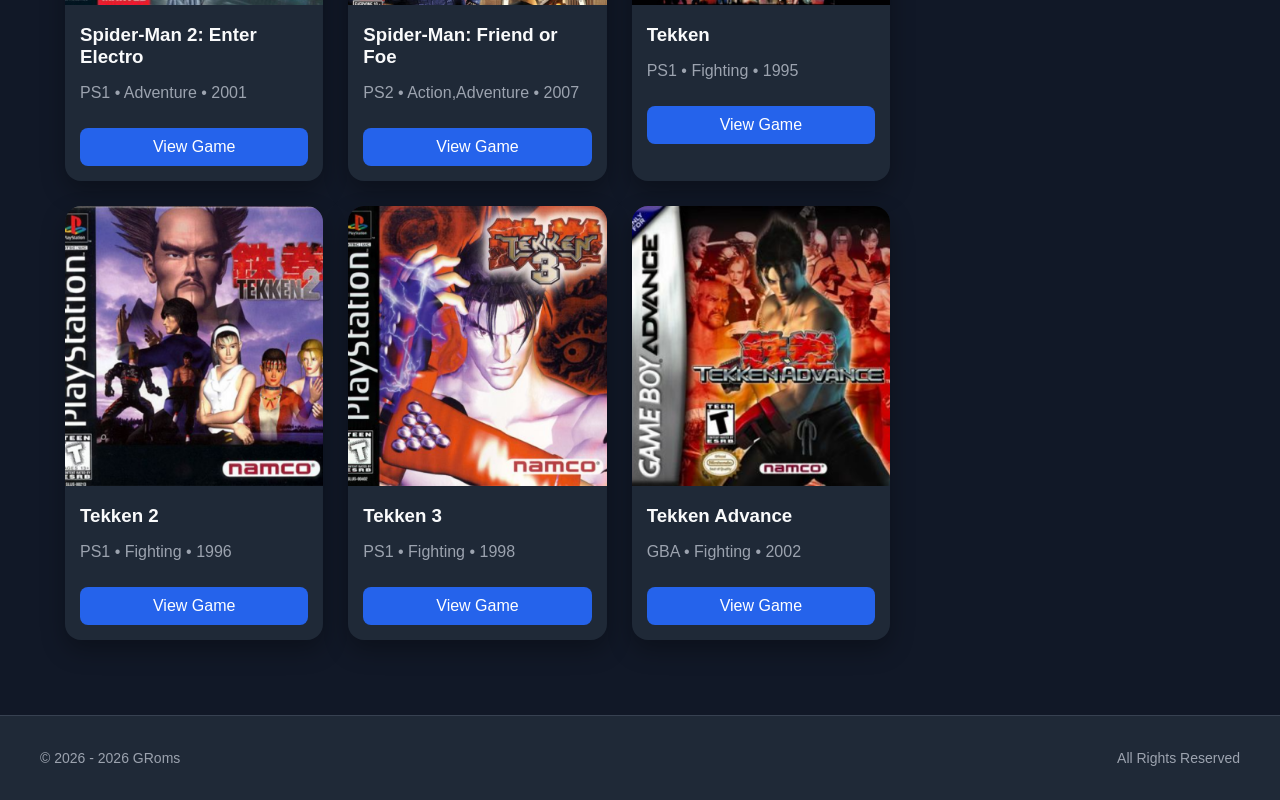
==== commit e5048f3a: "Add files via upload" ====
--- a/index.html
+++ b/index.html
@@ -27,9 +27,9 @@
       <div id="searchInput" class="search-results"></div>
     </div>
 
-    <nav class="nav">
+    <!-- <nav class="nav">
       <a href="index.html" class="active">Home</a>
-    </nav>
+    </nav> -->
 
   </div>
 </header>
--- a/css/style.css
+++ b/css/style.css
@@ -323,11 +323,15 @@
   }
 
   .header-inner{
-    flex-direction: column;
+    flex-direction: revert;
   }
 
   .search-box{
     width: 100%;
+  }
+
+  .logo-text span{
+    display: ruby-text;
   }
 }
 
